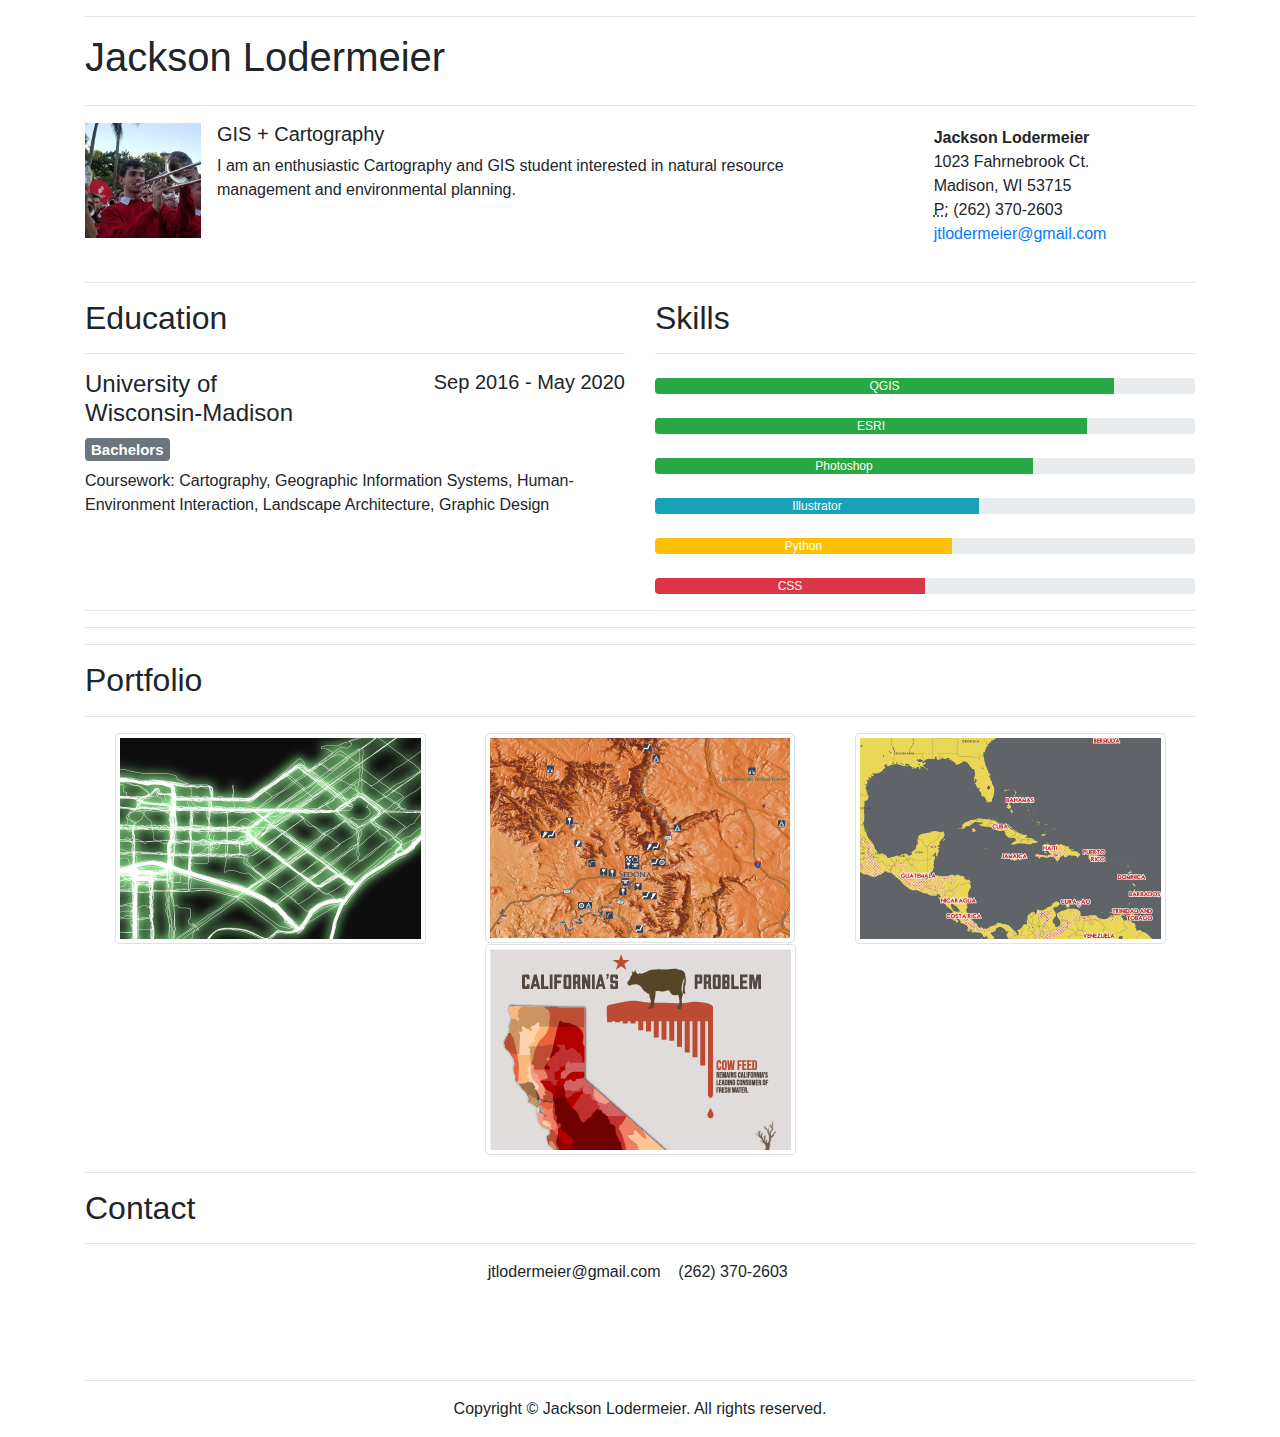
==== index.html @ 547d361d "Add files via upload" ====
<!DOCTYPE html>
<html lang="en">
  <head>
    <meta charset="utf-8">
    <meta http-equiv="X-UA-Compatible" content="IE=edge">
    <meta name="viewport" content="width=device-width, initial-scale=1">
    <title>Bootstrap Resume Page Template</title>
    <!-- Bootstrap -->
    <link href="css/bootstrap-4.0.0.css" rel="stylesheet">
  </head>
  <body>
    <div class="container">
      <hr>
      <div class="row">
        <div class="col-6">
          <h1>Jackson Lodermeier</h1>
        </div>
        <div class="col-6">
          <p class="text-right">&nbsp;</p>
        </div>
      </div>
      <hr>
      <div class="row">
        <div class="col-md-8 col-sm-12">
          <div class="media">
            <img class="mr-3" src="bone.png" alt="Generic placeholder image">
            <div class="media-body">
              <h5 class="mt-0">GIS + Cartography</h5>
I am an enthusiastic Cartography and GIS student interested in natural resource management and environmental planning. </div>
          </div>
        </div>
        <div class="col-md-4 col-sm-12">
          <div class="row justify-content-md-around m-1">
            <address>
            <strong>Jackson Lodermeier</strong><br>
1023 Fahrnebrook Ct.<br>
Madison, WI 53715<br>
<abbr title="Phone">P:</abbr> (262) 370-2603<br>
<a href="mailto:#">jtlodermeier@gmail.com</a>
            </address>
          </div>
        </div>
      </div>
      <hr>
      <div class="row">
        <div class="col-md-6 col-sm-12">
          <h2>Education</h2>
          <hr>
          <div class="row">
            <div class="col-6">
              <h4>University of Wisconsin-Madison</h4>
            </div>
            <div class="col-6">
              <h5 class="text-right"><span aria-hidden="true"></span> Sep 2016 - May 2020</h5>
            </div>
          </div>
          <h5><span class="badge badge-secondary">Bachelors</span></h5>
          <p>Coursework: Cartography, Geographic Information Systems, Human-Environment Interaction, Landscape Architecture, Graphic Design</p>
          <div class="row">
            <div class="col-6"> </div>
            <div class="col-6"> </div>
          </div>
          <h5>&nbsp;</h5>
</div>
        <div class="col-md-6 col-sm-12">
          <h2>Skills</h2>
          <hr>
          <div class="progress mt-4">
            <div class="progress-bar bg-success" role="progressbar" aria-valuenow="85" aria-valuemin="0" aria-valuemax="100" style="width: 85%"> QGIS</div>
          </div>
          <div class="progress mt-4">
            <div class="progress-bar bg-success" role="progressbar" aria-valuenow="80" aria-valuemin="0" aria-valuemax="100" style="width: 80%"> ESRI</div>
          </div>
          <div class="progress mt-4">
            <div class="progress-bar bg-success" role="progressbar" aria-valuenow="70" aria-valuemin="0" aria-valuemax="100" style="width: 70%"> Photoshop</div>
          </div>
          <div class="progress mt-4">
            <div class="progress-bar bg-info" role="progressbar" aria-valuenow="60" aria-valuemin="0" aria-valuemax="100" style="width: 60%"> Illustrator</div>
          </div>
          <div class="progress mt-4">
            <div class="progress-bar bg-warning" role="progressbar" aria-valuenow="55" aria-valuemin="0" aria-valuemax="100" style="width: 55%"> Python</div>
          </div>
          <div class="progress mt-4">
            <div class="progress-bar bg-danger" role="progressbar" aria-valuenow="50" aria-valuemin="0" aria-valuemax="100" style="width: 50%"> CSS</div>
          </div>
</div>
      </div>
      <hr>
<hr>
<hr>
      <h2>Portfolio</h2>
      <hr>
      <div class="container">
        <div class="row text-center">
          <div class="col-sm-4 col-12 p-0"><a href="Asset 1RRC.png"><img class="img-thumbnail"  src="Artboard 5 copy 3.png" alt=""></a></div>
          <div class="col-sm-4 col-12 p-0"><a href="Asset 4RRC.png"><img class="img-thumbnail"  src="Artboard 1.png" alt=""></a></div>
          <div class="col-sm-4 col-12 p-0"><a href="https://api.mapbox.com/styles/v1/jlodermeier/cjntb4zdq1hkv2rpmfbqxbnw0.html?fresh=true&title=true&access_token=pk.eyJ1IjoiamxvZGVybWVpZXIiLCJhIjoiY2ozc3l2ZmgzMDAxdDJ3b2drcDh3cmdvNSJ9.mI9leJ5d21QzXwDm-3En6Q#4.9/47.843583/10.802804/0"><img class="img-thumbnail"  src="Artboard 5.png" alt=""></a></div>
        </div>
        <div class="row text-center">
          <div class="col-sm-4 col-12 p-0"></div>
          <span class="col-sm-4 col-12 p-0"><a href="Asset 1cali.png"><img class="img-thumbnail"  src="Artboard 5 copy.png" alt=""></a></span>
          <div class="col-sm-4 col-12 p-0"></div>
          <div class="col-sm-4 col-12 p-0"></div>
        </div>
      </div>
      <hr>
      <h2>Contact</h2>
      <hr>
      <div class="container">
        <div class="row justify-content-center">
          <p>jtlodermeier@gmail.com</p>
          <p> &nbsp; &nbsp; (262) 370-2603</p>
          <p>&nbsp;</p>
        </div>
        <div class="row">
          <div class="col-xl-6">
            <p>&nbsp;</p>
          &nbsp;</div>
          <div class="col-xl-6">&nbsp;</div>
        </div>
      </div>
      <hr>
      <footer class="text-center">
        <div class="container">
          <div class="row">
            <div class="col-12">
              <p>Copyright © Jackson Lodermeier. All rights reserved.</p>
            </div>
          </div>
        </div>
      </footer>
    </div>
    <!-- jQuery (necessary for Bootstrap's JavaScript plugins) -->
    <script src="js/jquery-3.2.1.min.js"></script>
    <!-- Include all compiled plugins (below), or include individual files as needed -->
    <script src="js/popper.min.js"></script>
    <script src="js/bootstrap-4.0.0.js"></script>
  </body>
</html>
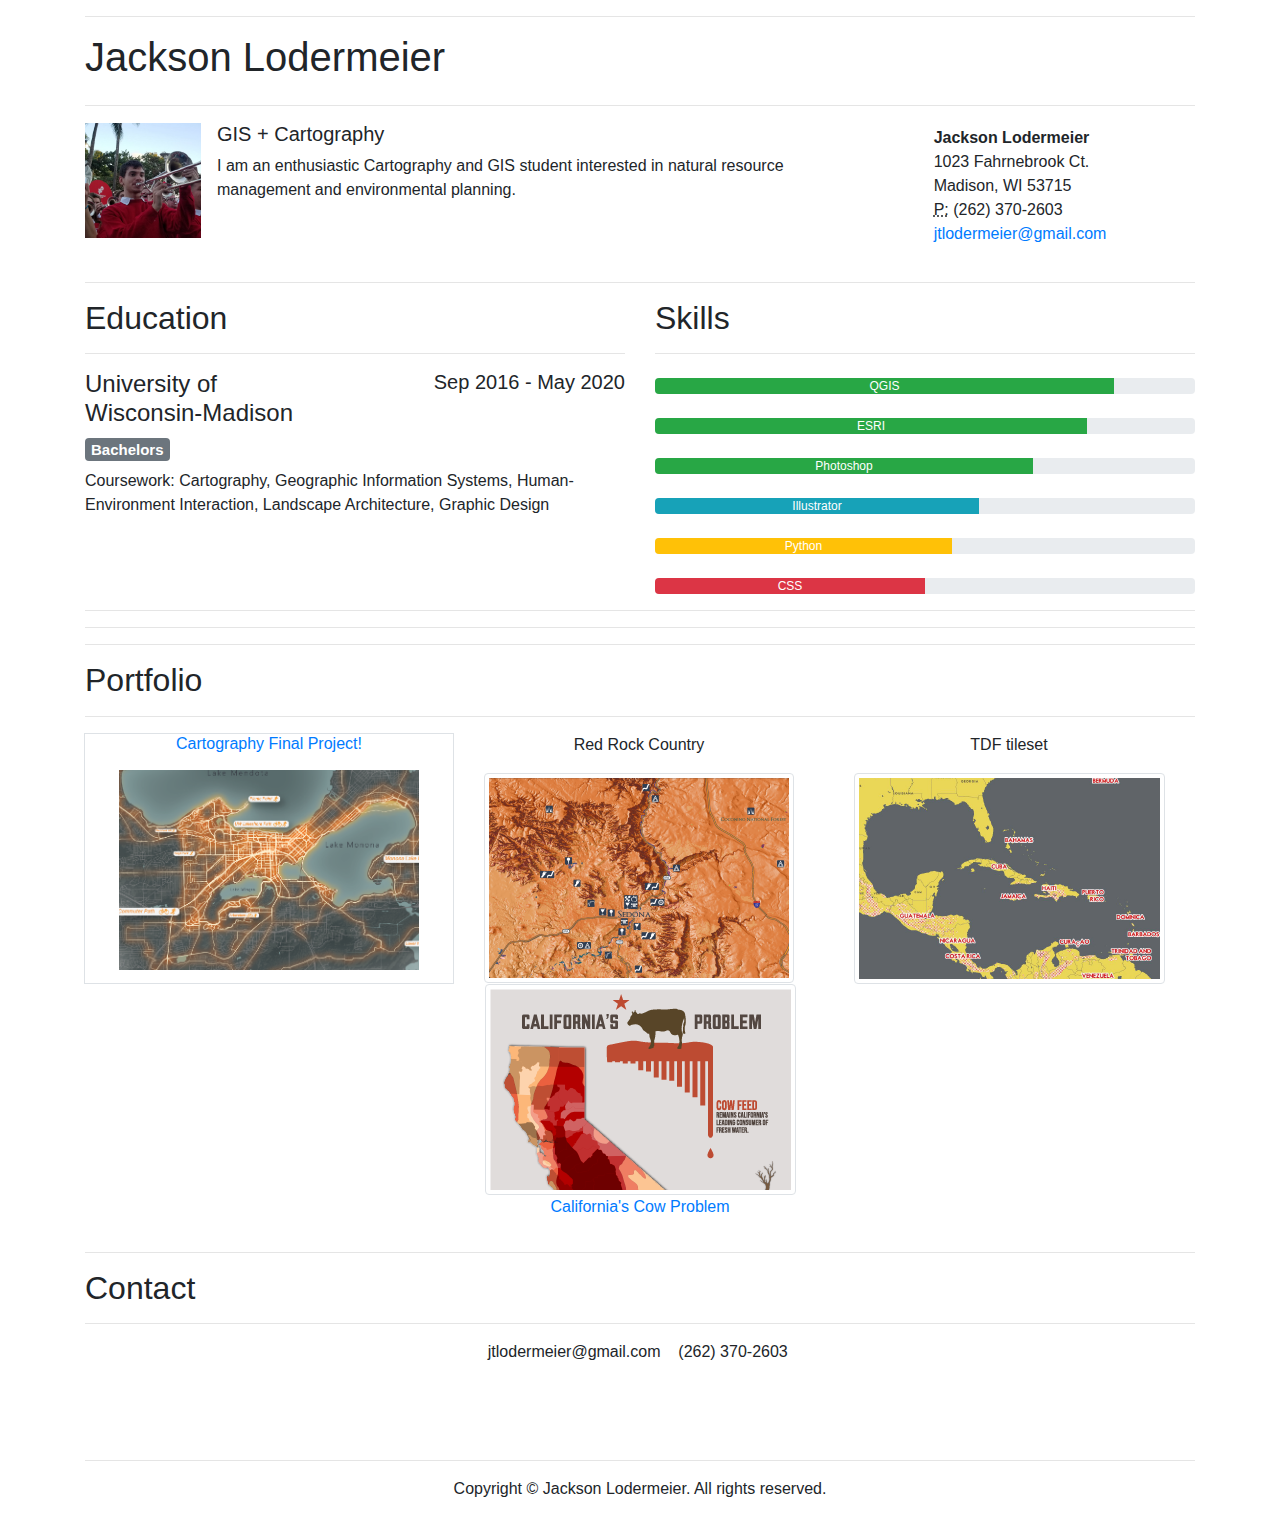
==== commit d7811d6d: "Add files via upload" ====
--- a/index.html
+++ b/index.html
@@ -7,8 +7,32 @@
     <title>Bootstrap Resume Page Template</title>
     <!-- Bootstrap -->
     <link href="css/bootstrap-4.0.0.css" rel="stylesheet">
+    <script type="text/javascript">
+function MM_swapImgRestore() { //v3.0
+  var i,x,a=document.MM_sr; for(i=0;a&&i<a.length&&(x=a[i])&&x.oSrc;i++) x.src=x.oSrc;
+}
+function MM_preloadImages() { //v3.0
+  var d=document; if(d.images){ if(!d.MM_p) d.MM_p=new Array();
+    var i,j=d.MM_p.length,a=MM_preloadImages.arguments; for(i=0; i<a.length; i++)
+    if (a[i].indexOf("#")!=0){ d.MM_p[j]=new Image; d.MM_p[j++].src=a[i];}}
+}
+
+function MM_findObj(n, d) { //v4.01
+  var p,i,x;  if(!d) d=document; if((p=n.indexOf("?"))>0&&parent.frames.length) {
+    d=parent.frames[n.substring(p+1)].document; n=n.substring(0,p);}
+  if(!(x=d[n])&&d.all) x=d.all[n]; for (i=0;!x&&i<d.forms.length;i++) x=d.forms[i][n];
+  for(i=0;!x&&d.layers&&i<d.layers.length;i++) x=MM_findObj(n,d.layers[i].document);
+  if(!x && d.getElementById) x=d.getElementById(n); return x;
+}
+
+function MM_swapImage() { //v3.0
+  var i,j=0,x,a=MM_swapImage.arguments; document.MM_sr=new Array; for(i=0;i<(a.length-2);i+=3)
+   if ((x=MM_findObj(a[i]))!=null){document.MM_sr[j++]=x; if(!x.oSrc) x.oSrc=x.src; x.src=a[i+2];}
+}
+    </script>
+  <meta name="description" content="Final Project 12/17/18">
   </head>
-  <body>
+  <body onLoad="MM_preloadImages('Artboard 1runrollover.png')">
     <div class="container">
       <hr>
       <div class="row">
@@ -92,13 +116,21 @@
       <hr>
       <div class="container">
         <div class="row text-center">
-          <div class="col-sm-4 col-12 p-0"><a href="Asset 1RRC.png"><img class="img-thumbnail"  src="Artboard 5 copy 3.png" alt=""></a></div>
-          <div class="col-sm-4 col-12 p-0"><a href="Asset 4RRC.png"><img class="img-thumbnail"  src="Artboard 1.png" alt=""></a></div>
-          <div class="col-sm-4 col-12 p-0"><a href="https://api.mapbox.com/styles/v1/jlodermeier/cjntb4zdq1hkv2rpmfbqxbnw0.html?fresh=true&title=true&access_token=pk.eyJ1IjoiamxvZGVybWVpZXIiLCJhIjoiY2ozc3l2ZmgzMDAxdDJ3b2drcDh3cmdvNSJ9.mI9leJ5d21QzXwDm-3En6Q#4.9/47.843583/10.802804/0"><img class="img-thumbnail"  src="Artboard 5.png" alt=""></a></div>
+          <div class="col-sm-4 col-12 p-0 page-link">
+            <p>Cartography Final Project!</p>
+          <a href="Final_project.png"></a><a href="Final_project.png" onMouseOut="MM_swapImgRestore()" onMouseOver="MM_swapImage('Image6','','Artboard 1runrollover.png',1)"><img src="Artboard 1run.png" alt="" width="300" height="200" id="Image6"></a></div>
+          <div class="col-sm-4 col-12 p-0">
+            <p>Red Rock Country</p>
+          <a href="Asset 4RRC.png"><img class="img-thumbnail"  src="Artboard 1.png" alt=""></a></div>
+          <div class="col-sm-4 col-12 p-0">
+            <p>TDF tileset</p>
+          <a href="https://api.mapbox.com/styles/v1/jlodermeier/cjntb4zdq1hkv2rpmfbqxbnw0.html?fresh=true&title=true&access_token=pk.eyJ1IjoiamxvZGVybWVpZXIiLCJhIjoiY2ozc3l2ZmgzMDAxdDJ3b2drcDh3cmdvNSJ9.mI9leJ5d21QzXwDm-3En6Q#4.9/47.843583/10.802804/0"><img class="img-thumbnail"  src="Artboard 5.png" alt=""></a></div>
         </div>
         <div class="row text-center">
           <div class="col-sm-4 col-12 p-0"></div>
-          <span class="col-sm-4 col-12 p-0"><a href="Asset 1cali.png"><img class="img-thumbnail"  src="Artboard 5 copy.png" alt=""></a></span>
+          <span class="col-sm-4 col-12 p-0"><a href="Asset 1cali.png"><img class="img-thumbnail"  src="Artboard 5 copy.png" alt="">
+          <p>California's Cow Problem</p>
+          </a></span>
           <div class="col-sm-4 col-12 p-0"></div>
           <div class="col-sm-4 col-12 p-0"></div>
         </div>
